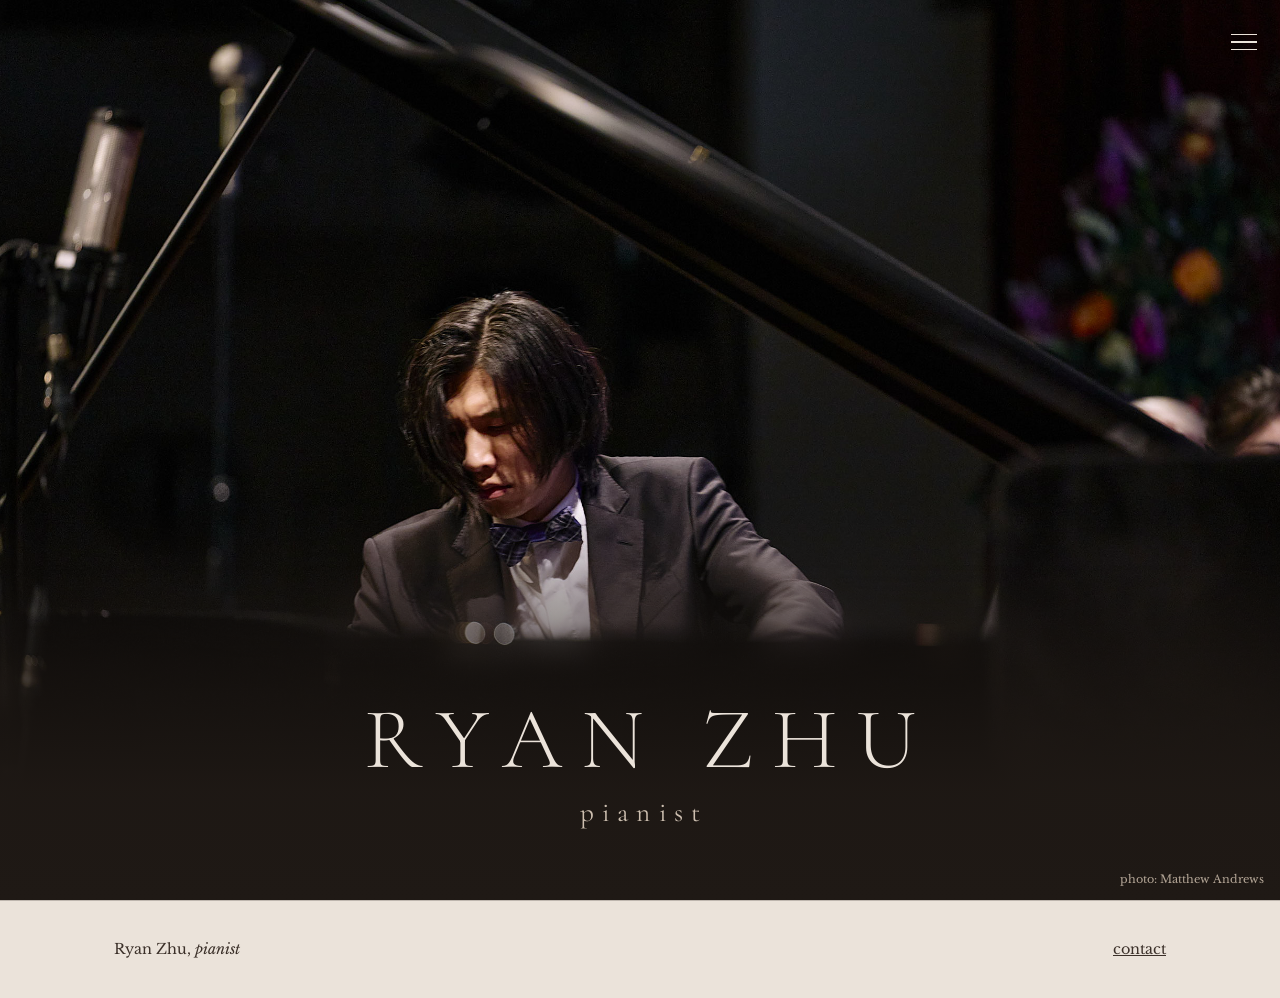
==== index.html @ 52239f5a "Menu hover: colour spreads from where the mouse enters, over about 1 second Co-Authored-By: Claude O" ====
<!DOCTYPE html>
<html lang="en">
<head>
<meta charset="utf-8">
<meta name="viewport" content="width=device-width, initial-scale=1">
<title>Ryan Zhu, pianist</title>
<meta name="description" content="Ryan Zhu is a classical pianist available for concerts, recitals and collaborations.">
<link rel="preconnect" href="https://fonts.googleapis.com">
<link rel="preconnect" href="https://fonts.gstatic.com" crossorigin>
<link href="https://fonts.googleapis.com/css2?family=Cormorant+Garamond:ital,wght@0,300;0,400;0,500;1,400&family=Libre+Baskerville:wght@400&display=swap" rel="stylesheet">
<link rel="stylesheet" href="style.css?v=20261127c">
<script src="site.js?v=20261127c" defer></script>
</head>
<body class="home">
<a class="skip" href="#main">Skip to content</a>
<header class="over"><div class="wrap">
<a class="brand" href="index.html">Ryan Zhu, <em>pianist</em></a>
<button class="menu-btn" type="button" aria-expanded="false" aria-controls="site-menu" aria-label="Menu"><span></span><span></span><span></span></button>
<nav id="site-menu" class="menu-panel" aria-label="Main"><div class="menu-bg"></div><div class="wrap"><a href="index.html" aria-current="page">Home</a><a href="about.html">About</a><a href="performances.html">Performances</a><a href="repertoire.html">Repertoire</a><a href="recordings.html">Recordings</a><a href="media-kit.html">Media Kit</a><a href="contact.html">Contact</a></div></nav>
</div></header>
<main id="main">
<section class="hero-full" aria-label="Introduction">
<img src="hero-piano.jpg" alt="Ryan Zhu performing at the piano" class="photo">
<img src="hero-piano.jpg" alt="" class="photo soft">
<div class="fade"></div>
<div class="name"><h1>RYAN ZHU</h1><p>pianist</p></div>
<p class="credit">photo: Matthew Andrews</p>
</section>
</main>
<footer><div class="wrap">
<span>Ryan Zhu, <em>pianist</em></span>
<a href="contact.html">contact</a>
</div></footer>
</body>
</html>
---- style.css ----
:root{--cream:#ebe3da;--tan:#b9a692;--ink:#3b3029;--soft:#5f5046;--line:rgba(59,48,41,.25)}
*{box-sizing:border-box}
html{scroll-behavior:smooth}
body{margin:0;background:var(--cream);color:var(--ink);font:17px/1.75 "Libre Baskerville",Georgia,serif}
a{color:inherit}
:focus-visible{outline:2px solid var(--ink);outline-offset:3px}
.skip{position:absolute;left:-999px;top:8px;background:var(--ink);color:var(--cream);padding:8px 16px;border-radius:999px;z-index:20}
.skip:focus{left:8px}
/* Hidden on screen but still read out by screen readers. */
.sr-only{position:absolute;width:1px;height:1px;margin:-1px;padding:0;overflow:hidden;clip:rect(0 0 0 0);white-space:nowrap;border:0}
.wrap{max-width:1100px;margin:0 auto;padding:0 24px}
header{padding:18px 0;position:relative;z-index:5}
header .wrap{display:flex;justify-content:space-between;align-items:center;gap:16px;min-height:48px}
.brand{font-family:"Cormorant Garamond",serif;font-size:1.4rem;text-decoration:none}
.menu-btn{position:absolute;right:12px;top:50%;margin-top:-24px;z-index:30;width:48px;height:48px;border:0;border-radius:50%;background:transparent;color:var(--ink);cursor:pointer;display:grid;place-content:center;gap:6px;padding:0}
.menu-btn span{display:block;width:26px;height:1.5px;background:currentColor;transition:transform .5s cubic-bezier(.65,0,.25,1),opacity .3s ease}
.menu-panel{position:fixed;inset:0;z-index:25;overflow-y:auto;color:var(--cream);visibility:hidden;transition:visibility 0s linear .8s}
.menu-bg{position:fixed;left:var(--mx,100%);top:var(--my,0);width:var(--md,300vmax);height:var(--md,300vmax);margin:calc(var(--md,300vmax) / -2) 0 0 calc(var(--md,300vmax) / -2);border-radius:50%;background:radial-gradient(circle closest-side,#7a6150 0%,#4a3a30 18%,rgba(42,33,27,.96) 44%,rgba(31,24,20,.8) 70%,rgba(26,20,17,.55) 100%);transform:scale(0);will-change:transform;backface-visibility:hidden;transition:transform .8s cubic-bezier(.65,0,.25,1);pointer-events:none}
/* Home page: a lighter fade so more of the photo shows through behind the menu. */
.home .menu-bg{background:radial-gradient(circle closest-side,#7a6150 0%,#4a3a30 14%,rgba(42,33,27,.9) 30%,rgba(31,24,20,.55) 55%,rgba(26,20,17,.22) 100%)}
.menu-panel .wrap{max-width:none;position:relative;display:flex;flex-direction:column;align-items:flex-end;gap:0;padding-top:80px;padding-bottom:48px}
.menu-panel a{display:flex;align-items:center;gap:14px;margin-right:-.24em;padding:9px 0;font-family:"Cormorant Garamond",serif;font-weight:400;font-size:1.15rem;letter-spacing:.24em;line-height:1;text-transform:uppercase;text-decoration:none;opacity:0;transform:translateY(-6px);transition:opacity .25s ease,transform .25s ease}
.menu-panel .t{display:grid}
.menu-panel .t span{grid-area:1/1;text-align:right}
/* Hover: a light caramel colour spreads out across the word from where the mouse enters (--x, set in site.js). */
.menu-panel .t .i{--x:50%;color:#dcbc92;clip-path:inset(0 calc(100% - var(--x)) 0 var(--x));transition:clip-path 1s cubic-bezier(.65,0,.25,1)}
.menu-panel a.lit .i,.menu-panel a:focus-visible .i,.menu-panel a[aria-current] .i{clip-path:inset(0 0 0 0)}
.menu-panel a[aria-current]::before{content:"";width:24px;height:1px;background:currentColor;opacity:.7}
.menu-panel :focus-visible{outline-color:var(--cream)}
.menu-open,.menu-open body{overflow:hidden}
.menu-open .menu-btn{color:var(--cream)}
.menu-open .menu-btn span:nth-child(1){transform:translateY(7.5px) rotate(45deg)}
.menu-open .menu-btn span:nth-child(2){opacity:0}
.menu-open .menu-btn span:nth-child(3){transform:translateY(-7.5px) rotate(-45deg)}
.menu-open .menu-panel{visibility:visible;transition:none}
.menu-open .menu-bg{transform:scale(1)}
/* Other pages: softly blur the page behind the open menu so the eye goes to the menu. */
body:not(.home)>main,body:not(.home) .brand{transition:filter .6s ease}
.menu-open body:not(.home)>main,.menu-open body:not(.home) .brand{filter:blur(4px)}
.menu-open .menu-panel a{opacity:1;transform:none;transition:opacity .5s ease,transform .6s cubic-bezier(.65,0,.25,1)}
.menu-open .menu-panel a:nth-child(1){transition-delay:0.22s}
.menu-open .menu-panel a:nth-child(2){transition-delay:0.27s}
.menu-open .menu-panel a:nth-child(3){transition-delay:0.32s}
.menu-open .menu-panel a:nth-child(4){transition-delay:0.36s}
.menu-open .menu-panel a:nth-child(5){transition-delay:0.40s}
.menu-open .menu-panel a:nth-child(6){transition-delay:0.45s}
.menu-open .menu-panel a:nth-child(7){transition-delay:0.49s}
.menu-open .menu-panel a:nth-child(8){transition-delay:0.54s}
header.over{position:absolute;top:0;left:0;right:0}
header.over .wrap{justify-content:flex-end}
header.over .brand{position:absolute;left:-999px}
header.over .menu-btn{color:var(--cream);filter:drop-shadow(0 1px 3px rgba(0,0,0,.5))}
.menu-open header.over .menu-btn{filter:none}
.hero-full{position:relative;height:100vh;height:100svh;min-height:560px;overflow:hidden;background:#1f1915}
.hero-full .photo{position:absolute;inset:0;width:100%;height:100%;object-fit:cover;object-position:46% 40%}
.hero-full .soft{filter:blur(14px);transform:scale(1.06);-webkit-mask-image:linear-gradient(to bottom,transparent 62%,#000 88%);mask-image:linear-gradient(to bottom,transparent 62%,#000 88%)}
.hero-full .fade{position:absolute;inset:0;background:linear-gradient(to bottom,rgba(31,25,21,0) 56%,rgba(31,25,21,.6) 74%,rgba(31,25,21,.95) 88%,#1f1915 100%)}
.hero-full .name{position:absolute;left:0;right:0;bottom:7vh;bottom:7svh;text-align:center;padding:0 24px}
.hero-full h1{font-weight:300;color:var(--cream);letter-spacing:.22em;padding-left:.22em;margin:0 0 6px;font-size:clamp(2rem,10vw,5.4rem);line-height:1;white-space:nowrap}
.hero-full .name p{margin:0 auto;max-width:none;font-family:"Cormorant Garamond",serif;font-size:clamp(1.2rem,3.2vw,1.7rem);letter-spacing:.3em;padding-left:.3em;color:#cdbfb0}
.hero-full .credit{position:absolute;right:16px;bottom:10px;margin:0;font-size:.7rem;color:#b3a596}
h1,h2,h3{font-family:"Cormorant Garamond",serif;font-weight:400}
h1,h2{line-height:1.05;margin:0}
h1{font-size:clamp(2.4rem,7vw,4.2rem);letter-spacing:-.01em;margin-bottom:28px}
h2{font-size:clamp(2rem,5vw,3.2rem);margin-bottom:18px}
p{margin:0 0 1em;max-width:62ch}
.btn{display:inline-block;background:var(--ink);color:var(--cream);border:0;border-radius:999px;padding:12px 28px;font:inherit;font-size:.9rem;text-decoration:none;cursor:pointer}
.btn:hover{background:#241c17}
.ph{background:linear-gradient(160deg,#cfc1b1,#a8947f);display:flex;align-items:flex-end;padding:14px;color:var(--ink);font-size:.8rem;min-height:140px}
.band{background:var(--tan);--soft:#3b3029}
section,.band>.wrap{padding-top:64px;padding-bottom:80px}
.three{display:grid;grid-template-columns:repeat(3,1fr);gap:28px}
.three .ph{aspect-ratio:3/4;margin-bottom:14px}
.three h3{font-size:1.3rem;margin:0 0 4px}
.three small{color:var(--soft)}
.two{display:grid;grid-template-columns:1fr 1fr;gap:56px;align-items:start}
.two .ph{aspect-ratio:4/5}
/* About page portrait: stays in place on desktop while the text scrolls past. */
/* top margin lines the photo up with the top of the first line of the bio */
.portrait{position:sticky;top:24px;margin:6px 0 0 max(-80px,min(0px,calc((1100px - 100vw) / 2)))}
.about{padding-top:4px}
.about .two{grid-template-columns:auto 1fr;gap:64px}
.portrait img{display:block;width:auto;max-width:45vw;height:calc((100vh - 112px) * .9);aspect-ratio:4/5;object-fit:cover}
.portrait .credit,.photo-credit{margin:10px 0 0;font-family:"Cormorant Garamond",serif;font-style:italic;font-size:.85rem;letter-spacing:.04em;color:var(--soft)}
.portrait .credit{text-align:right;margin-top:6px;line-height:1.2}
.photo-credit{display:none}
.note{font-size:.85rem;color:var(--soft)}
.kit-group{margin:0 0 32px}
.kit-group h3{font-size:1.5rem;margin:0 0 10px}
ul.kit{list-style:none;padding:0;margin:0}
ul.kit li{padding:12px 0;border-top:1px solid var(--line);display:flex;justify-content:space-between;gap:16px;flex-wrap:wrap}
ul.kit li:last-child{border-bottom:1px solid var(--line)}
ul.kit small{color:var(--soft)}
form{display:grid;gap:16px}
form .note{margin:0}
.row{display:grid;grid-template-columns:1fr 1fr;gap:16px}
label{font-size:.85rem;display:grid;gap:6px}
input,textarea,select{font:inherit;font-size:1rem;color:var(--ink);background:transparent;border:1px solid var(--ink);border-radius:8px;padding:11px 14px;width:100%}
textarea{min-height:140px;resize:vertical}
.rep-sec{margin-top:56px}
.rep-sec h2{margin-bottom:8px;padding-bottom:12px;border-bottom:1px solid var(--ink)}
.comps{columns:2;column-gap:56px}
.comp{break-inside:avoid;padding-top:24px}
.comp h3{font-size:1.5rem;margin:0 0 6px;line-height:1.2}
.comp ul{list-style:none;padding:0;margin:0}
.comp>ul>li{padding:8px 0;border-top:1px solid var(--line);font-size:.92rem;line-height:1.6}
.comp ul ul{margin-top:4px}
.comp ul ul li.bk{color:var(--ink);padding-top:8px}
.comp ul ul li{padding:1px 0 1px 16px;color:var(--soft);font-size:.86rem;line-height:1.55}
.lede{color:var(--soft)}
ul.events{list-style:none;padding:0;margin:40px 0 0;border-bottom:1px solid var(--line)}
.events li{display:grid;grid-template-columns:200px 1fr auto;gap:12px 32px;align-items:start;padding:28px 0;border-top:1px solid var(--line)}
.events p{margin:0}
.ev-date{font-family:"Cormorant Garamond",serif;font-size:1.5rem;line-height:1.2}
.ev-info h2{font-size:1.6rem;margin:0 0 6px;line-height:1.2}
.ev-info .note{margin-top:6px}
.pill{display:inline-block;border:1px solid var(--ink);border-radius:999px;padding:8px 22px;font-size:.85rem;text-decoration:none;white-space:nowrap}
.pill:hover{background:var(--ink);color:var(--cream)}
footer{padding:36px 0;font-size:.9rem;border-top:1px solid var(--line)}
footer .wrap{display:flex;justify-content:space-between;gap:16px;flex-wrap:wrap}
@media(max-width:760px){body{font-size:16px}.two,.row{grid-template-columns:1fr}.comps{columns:1}.three{grid-template-columns:1fr 1fr}.events li{grid-template-columns:1fr}.events .pill{justify-self:start}section,.band>.wrap{padding-top:40px;padding-bottom:56px}.two{gap:32px}
/* About page on phones: full-width photo that fades at the bottom; the text slides up over it. */
.about{padding-top:0}.about .two{display:block}
.about .portrait{top:0;margin:0 -24px;z-index:0}
.about .portrait img{width:100%;max-width:none;height:calc(100vh - var(--below,252px));height:calc(100svh - var(--below,252px));min-height:70vw;aspect-ratio:auto;object-position:50% 30%;-webkit-mask-image:linear-gradient(to bottom,#000 78%,transparent 100%);mask-image:linear-gradient(to bottom,#000 78%,transparent 100%)}
.about .portrait .credit{display:none}.about .photo-credit{display:block;margin-top:32px}
.about .bio{position:relative;z-index:1;margin:-64px -24px 0;padding:64px 24px 0;background:linear-gradient(to bottom,rgba(235,227,218,0) 0,var(--cream) 48px)}.hero-full .credit{font-size:.6rem;right:12px;bottom:8px}.hero-full .photo{object-position:36% 40%}}
@media(prefers-reduced-motion:reduce){html{scroll-behavior:auto}.menu-panel,.menu-bg,.menu-panel a,.menu-panel .t span,.menu-btn span,main,footer,.brand{transition:none!important}}
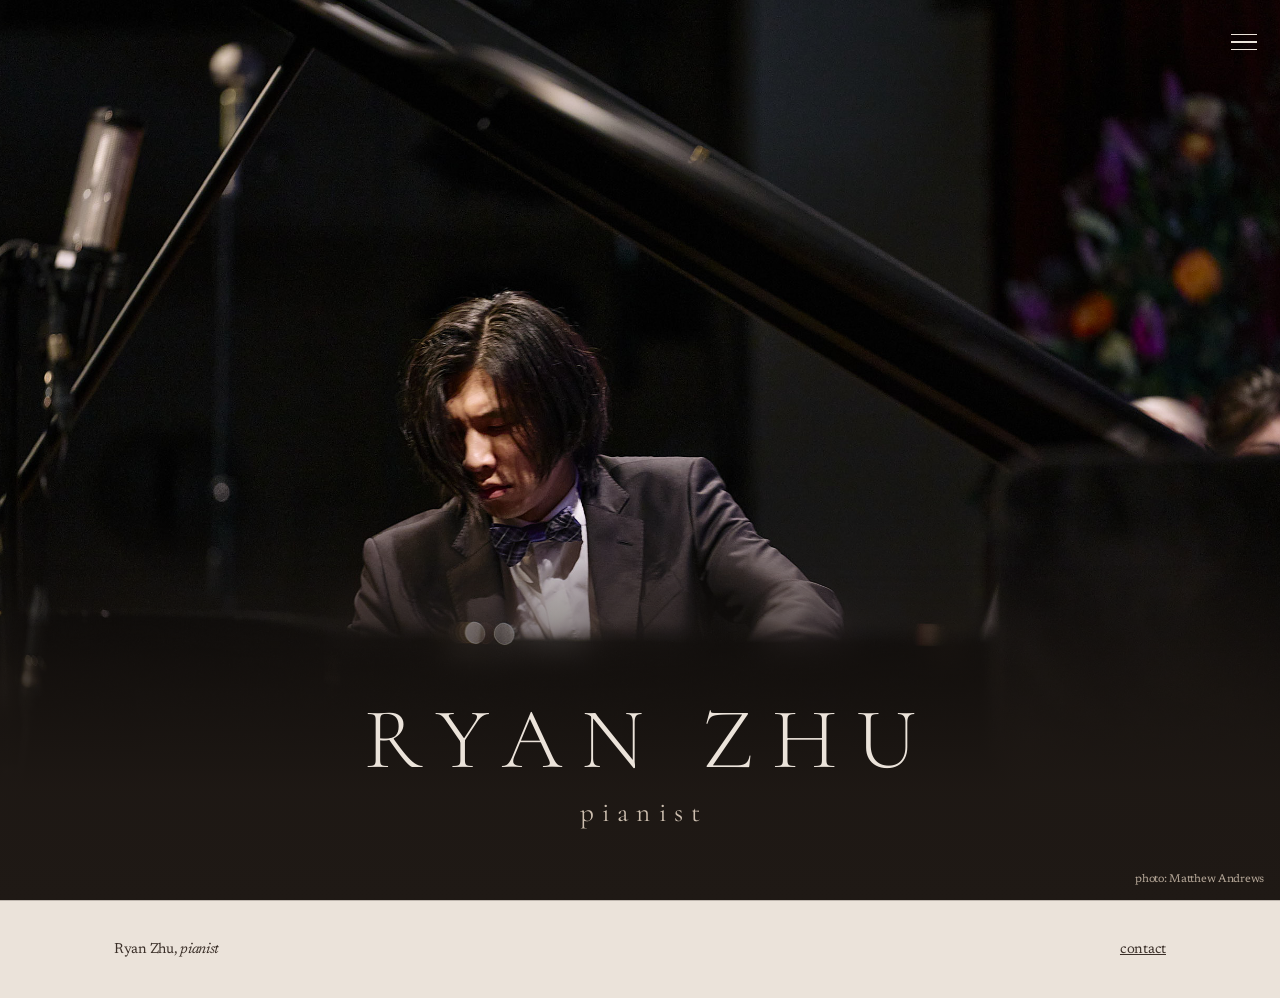
==== commit eabbceab: "Body text: Newsreader with slightly tighter letter spacing; justify the About bio Co-Authored-By: Cl" ====
--- a/index.html
+++ b/index.html
@@ -7,9 +7,9 @@
 <meta name="description" content="Ryan Zhu is a classical pianist available for concerts, recitals and collaborations.">
 <link rel="preconnect" href="https://fonts.googleapis.com">
 <link rel="preconnect" href="https://fonts.gstatic.com" crossorigin>
-<link href="https://fonts.googleapis.com/css2?family=Cormorant+Garamond:ital,wght@0,300;0,400;0,500;1,400&family=Libre+Baskerville:wght@400&display=swap" rel="stylesheet">
-<link rel="stylesheet" href="style.css?v=20261127c">
-<script src="site.js?v=20261127c" defer></script>
+<link href="https://fonts.googleapis.com/css2?family=Cormorant+Garamond:ital,wght@0,300;0,400;0,500;1,400&family=Newsreader:opsz,wght@6..72,400&display=swap" rel="stylesheet">
+<link rel="stylesheet" href="style.css?v=20261127j">
+<script src="site.js?v=20261127j" defer></script>
 </head>
 <body class="home">
 <a class="skip" href="#main">Skip to content</a>
--- a/style.css
+++ b/style.css
@@ -1,7 +1,7 @@
 :root{--cream:#ebe3da;--tan:#b9a692;--ink:#3b3029;--soft:#5f5046;--line:rgba(59,48,41,.25)}
 *{box-sizing:border-box}
 html{scroll-behavior:smooth}
-body{margin:0;background:var(--cream);color:var(--ink);font:17px/1.75 "Libre Baskerville",Georgia,serif}
+body{margin:0;background:var(--cream);color:var(--ink);font:19px/1.75 "Newsreader",Georgia,serif;letter-spacing:-.015em}
 a{color:inherit}
 :focus-visible{outline:2px solid var(--ink);outline-offset:3px}
 .skip{position:absolute;left:-999px;top:8px;background:var(--ink);color:var(--cream);padding:8px 16px;border-radius:999px;z-index:20}
@@ -13,9 +13,17 @@
 header .wrap{display:flex;justify-content:space-between;align-items:center;gap:16px;min-height:48px}
 .brand{font-family:"Cormorant Garamond",serif;font-size:1.4rem;text-decoration:none}
 .menu-btn{position:absolute;right:12px;top:50%;margin-top:-24px;z-index:30;width:48px;height:48px;border:0;border-radius:50%;background:transparent;color:var(--ink);cursor:pointer;display:grid;place-content:center;gap:6px;padding:0}
-.menu-btn span{display:block;width:26px;height:1.5px;background:currentColor;transition:transform .5s cubic-bezier(.65,0,.25,1),opacity .3s ease}
+.menu-btn span{display:block;width:26px;height:1.5px;background:currentColor;transition:transform .5s cubic-bezier(.65,0,.25,1),opacity .3s ease,background-color .4s ease}
 .menu-panel{position:fixed;inset:0;z-index:25;overflow-y:auto;color:var(--cream);visibility:hidden;transition:visibility 0s linear .8s}
 .menu-bg{position:fixed;left:var(--mx,100%);top:var(--my,0);width:var(--md,300vmax);height:var(--md,300vmax);margin:calc(var(--md,300vmax) / -2) 0 0 calc(var(--md,300vmax) / -2);border-radius:50%;background:radial-gradient(circle closest-side,#7a6150 0%,#4a3a30 18%,rgba(42,33,27,.96) 44%,rgba(31,24,20,.8) 70%,rgba(26,20,17,.55) 100%);transform:scale(0);will-change:transform;backface-visibility:hidden;transition:transform .8s cubic-bezier(.65,0,.25,1);pointer-events:none}
+/* Hovering the closed menu button gives a small preview of the bloom: the same circle grows to about 56px across, in a browner tone (the ::after layer, which fades away as the menu opens) (--ps is set in site.js). It stays visible while the rest of the menu is hidden. */
+.menu-bg{visibility:visible}
+.menu-bg::after{content:"";position:absolute;inset:0;border-radius:50%;background:radial-gradient(circle closest-side,#8f735d 0%,#7a5f4b 50%,#644d3d 100%);opacity:0;transition:opacity .5s ease}
+@media(hover:hover){
+html:not(.menu-open) .menu-btn:hover{color:var(--cream)}
+html:not(.menu-open) .menu-btn:hover+.menu-panel .menu-bg{transform:scale(var(--ps,.015));transition:transform .6s cubic-bezier(.22,1,.36,1)}
+html:not(.menu-open) .menu-btn:hover+.menu-panel .menu-bg::after{opacity:.55;transition:opacity .4s ease}
+}
 /* Home page: a lighter fade so more of the photo shows through behind the menu. */
 .home .menu-bg{background:radial-gradient(circle closest-side,#7a6150 0%,#4a3a30 14%,rgba(42,33,27,.9) 30%,rgba(31,24,20,.55) 55%,rgba(26,20,17,.22) 100%)}
 .menu-panel .wrap{max-width:none;position:relative;display:flex;flex-direction:column;align-items:flex-end;gap:0;padding-top:80px;padding-bottom:48px}
@@ -23,7 +31,7 @@
 .menu-panel .t{display:grid}
 .menu-panel .t span{grid-area:1/1;text-align:right}
 /* Hover: a light caramel colour spreads out across the word from where the mouse enters (--x, set in site.js). */
-.menu-panel .t .i{--x:50%;color:#dcbc92;clip-path:inset(0 calc(100% - var(--x)) 0 var(--x));transition:clip-path 1s cubic-bezier(.65,0,.25,1)}
+.menu-panel .t .i{--x:50%;color:#d99c5e;clip-path:inset(0 calc(100% - var(--x)) 0 var(--x));transition:clip-path 1s cubic-bezier(.65,0,.25,1)}
 .menu-panel a.lit .i,.menu-panel a:focus-visible .i,.menu-panel a[aria-current] .i{clip-path:inset(0 0 0 0)}
 .menu-panel a[aria-current]::before{content:"";width:24px;height:1px;background:currentColor;opacity:.7}
 .menu-panel :focus-visible{outline-color:var(--cream)}
@@ -80,6 +88,12 @@
 .portrait{position:sticky;top:24px;margin:6px 0 0 max(-80px,min(0px,calc((1100px - 100vw) / 2)))}
 .about{padding-top:4px}
 .about .two{grid-template-columns:auto 1fr;gap:64px}
+.bio>p:not(.photo-credit){text-align:justify;hyphens:auto;-webkit-hyphens:auto}
+.quote{margin:0 0 40px;padding:4px 0 4px 22px;border-left:2px solid var(--tan)}
+.quote blockquote{margin:0}
+.quote blockquote p{margin:0 0 14px;max-width:none;font-family:"Bodoni Moda",serif;font-style:italic;font-weight:400;font-size:clamp(1.45rem,3.4vw,2rem);line-height:1.2;color:var(--ink)}
+.quote figcaption{font-family:"Cormorant Garamond",serif;text-transform:uppercase;letter-spacing:.2em;font-size:.8rem;color:var(--soft)}
+.quote figcaption a{color:inherit}
 .portrait img{display:block;width:auto;max-width:45vw;height:calc((100vh - 112px) * .9);aspect-ratio:4/5;object-fit:cover}
 .portrait .credit,.photo-credit{margin:10px 0 0;font-family:"Cormorant Garamond",serif;font-style:italic;font-size:.85rem;letter-spacing:.04em;color:var(--soft)}
 .portrait .credit{text-align:right;margin-top:6px;line-height:1.2}
@@ -118,7 +132,7 @@
 .pill:hover{background:var(--ink);color:var(--cream)}
 footer{padding:36px 0;font-size:.9rem;border-top:1px solid var(--line)}
 footer .wrap{display:flex;justify-content:space-between;gap:16px;flex-wrap:wrap}
-@media(max-width:760px){body{font-size:16px}.two,.row{grid-template-columns:1fr}.comps{columns:1}.three{grid-template-columns:1fr 1fr}.events li{grid-template-columns:1fr}.events .pill{justify-self:start}section,.band>.wrap{padding-top:40px;padding-bottom:56px}.two{gap:32px}
+@media(max-width:760px){body{font-size:18px}.two,.row{grid-template-columns:1fr}.comps{columns:1}.three{grid-template-columns:1fr 1fr}.events li{grid-template-columns:1fr}.events .pill{justify-self:start}section,.band>.wrap{padding-top:40px;padding-bottom:56px}.two{gap:32px}
 /* About page on phones: full-width photo that fades at the bottom; the text slides up over it. */
 .about{padding-top:0}.about .two{display:block}
 .about .portrait{top:0;margin:0 -24px;z-index:0}
